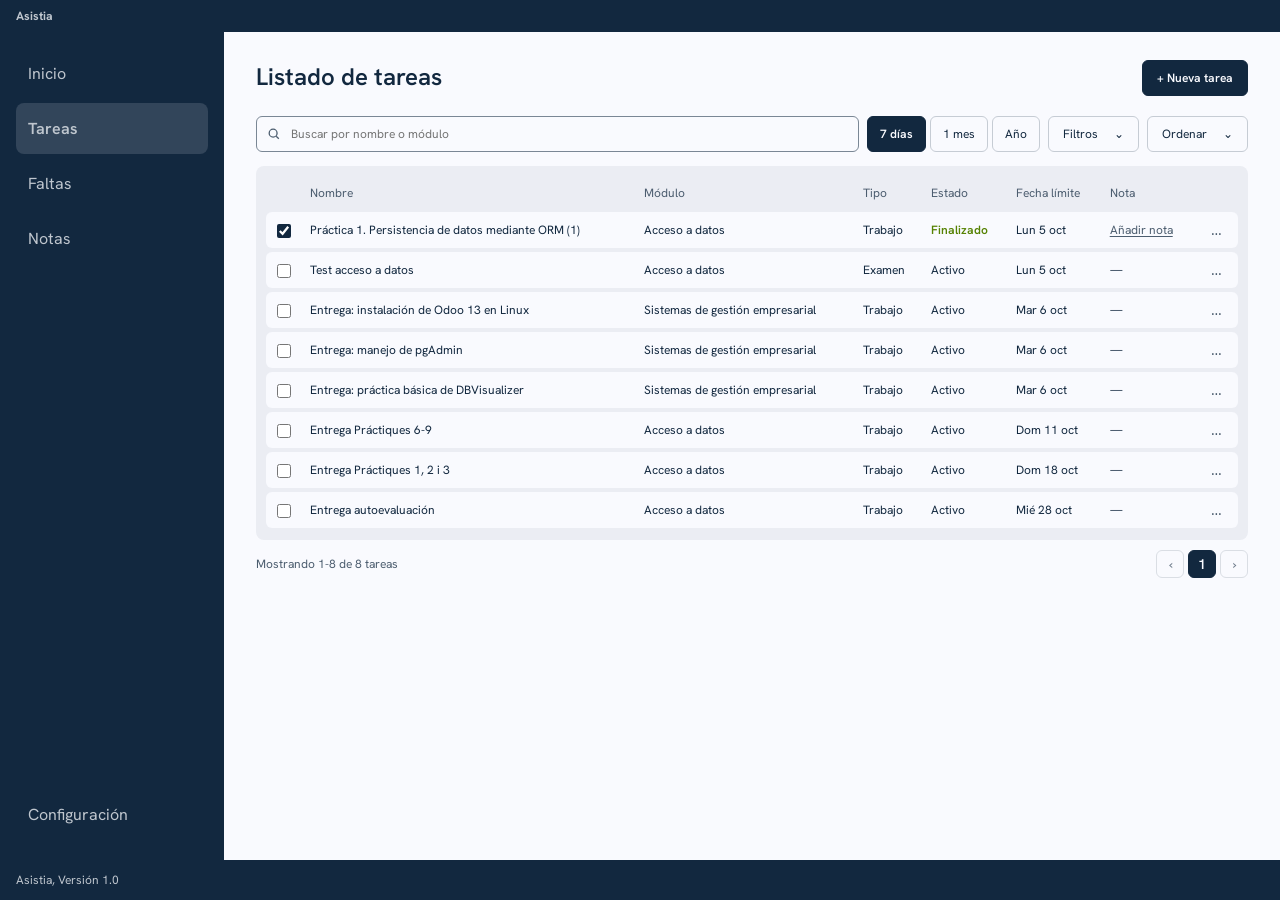
==== pages/tareas.html @ b6c76d77 "feat: creacion segunda pagina tareas y su estilo" ====
<!doctype html>
<html lang="es">
    <head>
        <meta charset="UTF-8" />
        <meta name="viewport" content="width=device-width, initial-scale=1.0" />
        <meta name="description" content="Consulta y organiza tus tareas y exámenes en Asistia." />
        <title>Listado de tareas | Asistia</title>
        <link rel="preconnect" href="https://fonts.googleapis.com" />
        <link rel="preconnect" href="https://fonts.gstatic.com" crossorigin />
        <link
            href="https://fonts.googleapis.com/css2?family=Hanken+Grotesk:ital,wght@0,100..900;1,100..900&display=swap"
            rel="stylesheet"
        />
        <link rel="stylesheet" href="../css/styles.css" />
        <link rel="stylesheet" href="../css/pages/tareas.css" />
    </head>

    <body class="vista-tareas">
        <!-- Cabecera común de la aplicación -->
        <header class="cabecera">
            <h1>Asistia</h1>
            <p>Agenda, faltas y notas de tu curso en un solo sitio.</p>
        </header>

        <!-- Navegación compartida; aria-current señala la página abierta -->
        <aside class="menu">
            <nav aria-label="Navegación principal">
                <h2>Menú</h2>
                <ul>
                    <li><a href="../index.html">Inicio</a></li>
                    <li><a href="tareas.html" aria-current="page">Tareas</a></li>
                    <li><a href="#faltas">Faltas</a></li>
                    <li><a href="#notas">Notas</a></li>
                    <li><a href="#configuracion">Configuración</a></li>
                </ul>
            </nav>
        </aside>

        <!-- Controles y tabla del listado; sus acciones se conectarán más adelante -->
        <main class="contenido contenido--tareas">
            <section class="listado-tareas" aria-labelledby="titulo-tareas">
                <header class="tareas-cabecera">
                    <div>
                        <h2 id="titulo-tareas">Listado de tareas</h2>
                        <p>Consulta, añade y modifica cualquier tarea</p>
                    </div>
                    <button class="boton boton--principal" type="button">+ Nueva tarea</button>
                </header>

                <form class="tareas-herramientas" role="search">
                    <label class="busqueda-tareas">
                        <span class="texto-oculto">Buscar por nombre o módulo</span>
                        <svg aria-hidden="true" viewBox="0 0 16 16" focusable="false">
                            <circle cx="7" cy="7" r="4.5"></circle>
                            <path d="m10.5 10.5 3 3"></path>
                        </svg>
                        <input type="search" placeholder="Buscar por nombre o módulo" />
                    </label>

                    <div class="periodos-tareas" role="group" aria-label="Periodo">
                        <button class="boton-periodo activo" type="button" aria-pressed="true">7 días</button>
                        <button class="boton-periodo" type="button" aria-pressed="false">1 mes</button>
                        <button class="boton-periodo" type="button" aria-pressed="false">Año</button>
                    </div>

                    <button class="boton boton--secundario" type="button">
                        Filtros <span aria-hidden="true">⌄</span>
                    </button>
                    <button class="boton boton--secundario" type="button">
                        Ordenar <span aria-hidden="true">⌄</span>
                    </button>
                </form>

                <!-- La tabla mantiene juntas las tareas, su estado y sus fechas -->
                <div class="tabla-tareas-contenedor">
                    <table class="tabla-tareas">
                        <thead>
                            <tr>
                                <th class="columna-seleccion"><span class="texto-oculto">Completada</span></th>
                                <th scope="col">Nombre</th>
                                <th scope="col">Módulo</th>
                                <th scope="col">Tipo</th>
                                <th scope="col">Estado</th>
                                <th scope="col">Fecha límite</th>
                                <th scope="col">Nota</th>
                                <th class="columna-acciones"><span class="texto-oculto">Acciones</span></th>
                            </tr>
                        </thead>
                        <tbody>
                            <tr>
                                <td class="celda-seleccion">
                                    <input
                                        type="checkbox"
                                        checked
                                        aria-label="Marcar práctica 1 como pendiente"
                                    />
                                </td>
                                <td>Práctica 1. Persistencia de datos mediante ORM (1)</td>
                                <td>Acceso a datos</td>
                                <td>Trabajo</td>
                                <td><span class="estado estado--finalizado">Finalizado</span></td>
                                <td><time datetime="2026-10-05">Lun 5 oct</time></td>
                                <td><button class="accion-nota" type="button">Añadir nota</button></td>
                                <td>
                                    <button
                                        class="boton-acciones"
                                        type="button"
                                        aria-label="Más acciones para Práctica 1"
                                    >
                                        …
                                    </button>
                                </td>
                            </tr>
                            <tr>
                                <td class="celda-seleccion">
                                    <input
                                        type="checkbox"
                                        aria-label="Marcar como completada: Test acceso a datos"
                                    />
                                </td>
                                <td>Test acceso a datos</td>
                                <td>Acceso a datos</td>
                                <td>Examen</td>
                                <td><span class="estado">Activo</span></td>
                                <td><time datetime="2026-10-05">Lun 5 oct</time></td>
                                <td>—</td>
                                <td>
                                    <button
                                        class="boton-acciones"
                                        type="button"
                                        aria-label="Más acciones para Test acceso a datos"
                                    >
                                        …
                                    </button>
                                </td>
                            </tr>
                            <tr>
                                <td class="celda-seleccion">
                                    <input
                                        type="checkbox"
                                        aria-label="Marcar como completada: Entrega instalación de Odoo 13 en Linux"
                                    />
                                </td>
                                <td>Entrega: instalación de Odoo 13 en Linux</td>
                                <td>Sistemas de gestión empresarial</td>
                                <td>Trabajo</td>
                                <td><span class="estado">Activo</span></td>
                                <td><time datetime="2026-10-06">Mar 6 oct</time></td>
                                <td>—</td>
                                <td>
                                    <button
                                        class="boton-acciones"
                                        type="button"
                                        aria-label="Más acciones para instalación de Odoo"
                                    >
                                        …
                                    </button>
                                </td>
                            </tr>
                            <tr>
                                <td class="celda-seleccion">
                                    <input
                                        type="checkbox"
                                        aria-label="Marcar como completada: Entrega manejo de pgAdmin"
                                    />
                                </td>
                                <td>Entrega: manejo de pgAdmin</td>
                                <td>Sistemas de gestión empresarial</td>
                                <td>Trabajo</td>
                                <td><span class="estado">Activo</span></td>
                                <td><time datetime="2026-10-06">Mar 6 oct</time></td>
                                <td>—</td>
                                <td>
                                    <button
                                        class="boton-acciones"
                                        type="button"
                                        aria-label="Más acciones para manejo de pgAdmin"
                                    >
                                        …
                                    </button>
                                </td>
                            </tr>
                            <tr>
                                <td class="celda-seleccion">
                                    <input
                                        type="checkbox"
                                        aria-label="Marcar como completada: Entrega práctica básica de DBVisualizer"
                                    />
                                </td>
                                <td>Entrega: práctica básica de DBVisualizer</td>
                                <td>Sistemas de gestión empresarial</td>
                                <td>Trabajo</td>
                                <td><span class="estado">Activo</span></td>
                                <td><time datetime="2026-10-06">Mar 6 oct</time></td>
                                <td>—</td>
                                <td>
                                    <button
                                        class="boton-acciones"
                                        type="button"
                                        aria-label="Más acciones para práctica de DBVisualizer"
                                    >
                                        …
                                    </button>
                                </td>
                            </tr>
                            <tr>
                                <td class="celda-seleccion">
                                    <input
                                        type="checkbox"
                                        aria-label="Marcar entrega Práctiques 6-9 como completada"
                                    />
                                </td>
                                <td>Entrega Práctiques 6-9</td>
                                <td>Acceso a datos</td>
                                <td>Trabajo</td>
                                <td><span class="estado">Activo</span></td>
                                <td><time datetime="2026-10-11">Dom 11 oct</time></td>
                                <td>—</td>
                                <td>
                                    <button
                                        class="boton-acciones"
                                        type="button"
                                        aria-label="Más acciones para Práctiques 6-9"
                                    >
                                        …
                                    </button>
                                </td>
                            </tr>
                            <tr>
                                <td class="celda-seleccion">
                                    <input
                                        type="checkbox"
                                        aria-label="Marcar entrega Práctiques 1, 2 i 3 como completada"
                                    />
                                </td>
                                <td>Entrega Práctiques 1, 2 i 3</td>
                                <td>Acceso a datos</td>
                                <td>Trabajo</td>
                                <td><span class="estado">Activo</span></td>
                                <td><time datetime="2026-10-18">Dom 18 oct</time></td>
                                <td>—</td>
                                <td>
                                    <button
                                        class="boton-acciones"
                                        type="button"
                                        aria-label="Más acciones para Práctiques 1, 2 i 3"
                                    >
                                        …
                                    </button>
                                </td>
                            </tr>
                            <tr>
                                <td class="celda-seleccion">
                                    <input
                                        type="checkbox"
                                        aria-label="Marcar entrega autoevaluación como completada"
                                    />
                                </td>
                                <td>Entrega autoevaluación</td>
                                <td>Acceso a datos</td>
                                <td>Trabajo</td>
                                <td><span class="estado">Activo</span></td>
                                <td><time datetime="2026-10-28">Mié 28 oct</time></td>
                                <td>—</td>
                                <td>
                                    <button
                                        class="boton-acciones"
                                        type="button"
                                        aria-label="Más acciones para autoevaluación"
                                    >
                                        …
                                    </button>
                                </td>
                            </tr>
                        </tbody>
                    </table>
                </div>

                <footer class="tareas-pie">
                    <p>Mostrando 1-8 de 8 tareas</p>
                    <nav class="paginacion" aria-label="Paginación del listado">
                        <button class="boton-pagina" type="button" aria-label="Página anterior" disabled>‹</button>
                        <span aria-current="page">1</span>
                        <button class="boton-pagina" type="button" aria-label="Página siguiente" disabled>›</button>
                    </nav>
                </footer>
            </section>
        </main>

        <footer class="pie">
            <p>Asistia, Versión 1.0</p>
        </footer>
    </body>
</html>
---- css/styles.css ----
:root {
    /*barra lateral, botones, texto y elementos seleccionados*/
    --principal: #12283f;
    /*Fondo general, campos y filas*/
    --general: #f9fafe;
    /*Faltas, errores y avisos*/
    --faltas: #c33148;
    /* tareas finalizadas y confirmaciones*/
    --exito: #568203;
    --texto-secundario: #4c5d6f;
    --bordes-campos: #7a8795;
    --separadores: #c6ccd4;
    --celdas-horario: #dde1e7;
    --tarjetas: #ebedf3;
    --menu-activo: #32455a;
    --texto-sobre-azul: #bfc6ce;
    --fondo-exito: #e2e9db;
    --menu-hover: #32455a;

    --fuente: "Hanken Grotesk", sans-serif;

    --peso-regular: 400;
    --peso-semibold: 600;

    --tam-titulo-pagina: 24px;
    --tam-titulo-bloque: 18px;
    --tam-cifra: 40px;
    --tam-16: 16px;
    --tam-14: 14px;
    --tam-12: 12px;
}

nav h2,
#dashboard > h2,
#dashboard > p,
#resumen > h3,
.proxTareas thead,
header p {
    position: absolute;
    width: 1px;
    height: 1px;
    overflow: hidden;
    clip-path: inset(50%);
    white-space: nowrap;
}

* {
    box-sizing: border-box;
}

body {
    font-family: "Hanken Grotesk", sans-serif;
    min-height: 100vh;
    margin: 0;
    grid-template-rows: auto 1fr auto;
    display: grid;
    grid-template-columns: 224px 1fr;
    grid-template-areas:
        "cabecera cabecera"
        "menu contenido"
        "pie pie";
}
h3 {
    font-size: var(--tam-titulo-bloque);
    font-weight: var(--peso-semibold);
    color: var(--principal);
}

.cabecera {
    grid-area: cabecera;
    background-color: var(--principal);
    h1 {
        font-size: var(--tam-12);
        color: var(--texto-sobre-azul);
        margin-left: 16px;
    }
}
.menu {
    grid-area: menu;
    width: 224px;
    padding: 16px;
    background-color: var(--principal);
    box-sizing: border-box;
}

.menu nav,
.menu ul {
    height: 100%;
}

.menu ul {
    display: flex;
    flex-direction: column;
    margin: 0;
    padding: 0;
    list-style: none;
}

.menu li:last-child {
    margin-top: auto;
}

.menu a {
    margin-bottom: 4px;
    display: block;
    padding: 15px 12px;
    border-radius: 8px;
    color: var(--texto-sobre-azul);
    font-size: var(--tam-16);
    font-weight: var(--peso-regular);
    text-decoration: none;
    box-sizing: border-box;
}

.menu a:hover {
    background-color: var(--menu-hover);
}

.menu a[aria-current="page"] {
    background-color: var(--menu-activo);
    font-weight: var(--peso-semibold);
}

.menu a:focus-visible {
    outline: 2px solid var(--texto-sobre-azul);
    outline-offset: 2px;
}

.contenido {
    grid-area: contenido;
    margin-left: 32px;
    margin-top: 32px;
}

.proxTareas {
    width: 752px;
    height: 176px;
    background-color: var(--tarjetas);
    border-radius: 8px;
    padding: 16px;
    box-sizing: border-box;
    overflow: hidden; /* Por si acaso se pasa algo, corta el sobrante limpiamente */
}

.proxTareas div {
    display: flex;
    justify-content: space-between;
    align-items: center;
    margin-bottom: 4px;
}

.proxTareas div h3 {
    margin: 0;
    font-size: var(--tam-16, 16px);
}

.proxTareas div a {
    text-decoration: none;
    font-size: var(--tam-14);
    color: var(--texto-secundario);
}

.proxTareas table {
    border-collapse: separate;
    border-spacing: 0 4px;
    width: 100%;
}

.proxTareas td {
    background-color: var(--general);
    padding: 6px 12px; /* Reducido ligeramente para que entren las 3 filas holgadas */
    font-size: var(--tam-14);
    font-weight: var(--peso-regular);
    color: var(--principal);
}

.proxTareas td:first-child {
    border-radius: 8px 0 0 8px;
}

.proxTareas td:last-child {
    border-radius: 0 8px 8px 0;
}

.proxTareas td:nth-child(3) {
    color: var(--texto-secundario);
}

.proxTareas input[type="checkbox"] {
    accent-color: var(--principal);
    width: 16px;
    height: 16px;
    cursor: pointer;
}

.tarFaltas {
    width: 176px;
    height: 176px;
    margin: 0 24px;
    background-color: var(--tarjetas);
    border-radius: 8px;
    display: flex;
    flex-direction: column;
    align-items: center;
    box-sizing: border-box;
    padding: 16px;
}

.tarFaltas h4 {
    margin: 0 0 8px 0;
    color: var(--texto-secundario);
    font-size: var(--tam-14);
}

.tarFaltas .digito {
    margin: auto 0;
    font-size: var(--tam-cifra);
    color: var(--principal);
}

.tarFaltas .limite {
    margin: 0;
    color: var(--texto-secundario);
    font-size: var(--tam-12, 12px);
}

.pie {
    grid-area: pie;
    background-color: var(--principal);
    p {
        font-size: var(--tam-12);
        color: var(--texto-sobre-azul);
        margin-left: 16px;
    }
}

#resumen {
    display: grid;
    grid-template-columns: 2fr 1fr 1fr;
}
---- css/pages/tareas.css ----
/* Estilos exclusivos del listado de tareas; el sistema visual se reutiliza desde styles.css. */
.contenido--tareas {
    min-width: 0;
    margin: 0;
    padding: 28px 32px;
    background-color: var(--general);
}

.listado-tareas {
    width: 100%;
    max-width: 1100px;
    margin: 0 auto;
}

.tareas-cabecera,
.tareas-herramientas,
.tareas-pie,
.periodos-tareas,
.paginacion {
    display: flex;
    align-items: center;
}

.tareas-cabecera {
    justify-content: space-between;
    gap: 20px;
    margin-bottom: 20px;
}

.tareas-cabecera h2 {
    margin: 0 0 4px;
    color: var(--principal);
    font-size: var(--tam-titulo-pagina);
    font-weight: var(--peso-semibold);
}

.tareas-cabecera p {
    display: block;
    margin: 0;
    color: var(--texto-secundario);
    font-size: var(--tam-12);
}

.boton {
    min-height: 36px;
    padding: 0 14px;
    border: 1px solid var(--separadores);
    border-radius: 6px;
    color: var(--principal);
    font: inherit;
    font-size: var(--tam-12);
    white-space: nowrap;
    cursor: pointer;
}

.boton--principal {
    border-color: var(--principal);
    background-color: var(--principal);
    color: var(--general);
    font-weight: var(--peso-semibold);
}

.boton--principal:hover {
    background-color: var(--menu-activo);
}

.boton--secundario {
    display: inline-flex;
    align-items: center;
    justify-content: space-between;
    gap: 16px;
    background-color: var(--general);
}

.boton--secundario:hover,
.boton-pagina:not(:disabled):hover {
    background-color: var(--tarjetas);
}

.tareas-herramientas {
    gap: 8px;
    margin-bottom: 14px;
}

.busqueda-tareas {
    display: flex;
    flex: 1 1 260px;
    align-items: center;
    gap: 8px;
    min-width: 180px;
    height: 36px;
    padding: 0 10px;
    border: 1px solid var(--bordes-campos);
    border-radius: 6px;
    background-color: var(--general);
    color: var(--texto-secundario);
}

.busqueda-tareas svg {
    width: 14px;
    height: 14px;
    flex: 0 0 auto;
    fill: none;
    stroke: currentColor;
    stroke-width: 1.5;
}

.busqueda-tareas input {
    width: 100%;
    min-width: 0;
    border: 0;
    outline: 0;
    background: transparent;
    color: var(--principal);
    font: inherit;
    font-size: var(--tam-12);
}

.busqueda-tareas:focus-within {
    outline: 2px solid var(--principal);
    outline-offset: 1px;
}

.periodos-tareas {
    gap: 4px;
}

.boton-periodo {
    min-height: 36px;
    padding: 0 12px;
    border: 1px solid var(--separadores);
    border-radius: 6px;
    background-color: var(--general);
    color: var(--principal);
    font: inherit;
    font-size: var(--tam-12);
    white-space: nowrap;
    cursor: pointer;
}

.boton-periodo:hover {
    background-color: var(--tarjetas);
}

.boton-periodo.activo {
    border-color: var(--principal);
    background-color: var(--principal);
    color: var(--general);
    font-weight: var(--peso-semibold);
}

.tabla-tareas-contenedor {
    overflow-x: auto;
    padding: 8px 10px;
    border-radius: 8px;
    background-color: var(--tarjetas);
}

.tabla-tareas {
    width: 100%;
    min-width: 820px;
    border-collapse: separate;
    border-spacing: 0 4px;
    color: var(--principal);
    font-size: var(--tam-12);
    text-align: left;
}

.tabla-tareas th {
    padding: 7px 8px;
    color: var(--texto-secundario);
    font-size: var(--tam-12);
    font-weight: var(--peso-regular);
    white-space: nowrap;
}

.tabla-tareas td {
    height: 32px;
    padding: 5px 8px;
    background-color: var(--general);
    vertical-align: middle;
}

.tabla-tareas tbody tr td:first-child {
    border-radius: 6px 0 0 6px;
}

.tabla-tareas tbody tr td:last-child {
    border-radius: 0 6px 6px 0;
}

.tabla-tareas .columna-seleccion,
.tabla-tareas .celda-seleccion {
    width: 36px;
    text-align: center;
}

.tabla-tareas .columna-acciones {
    width: 36px;
}

.tabla-tareas input[type="checkbox"] {
    width: 14px;
    height: 14px;
    margin: 0;
    accent-color: var(--principal);
    vertical-align: middle;
    cursor: pointer;
}

.accion-nota {
    padding: 0;
    border: 0;
    background: transparent;
    color: var(--texto-secundario);
    font: inherit;
    text-decoration: underline;
    text-underline-offset: 2px;
    cursor: pointer;
}

.estado {
    color: var(--principal);
}

.estado--finalizado {
    color: var(--exito);
    font-weight: var(--peso-semibold);
}

.boton-acciones {
    width: 28px;
    height: 26px;
    border: 0;
    border-radius: 4px;
    background: transparent;
    color: var(--texto-secundario);
    font: inherit;
    font-size: var(--tam-16);
    line-height: 1;
    cursor: pointer;
}

.boton-acciones:hover {
    background-color: var(--tarjetas);
}

.tareas-pie {
    justify-content: space-between;
    gap: 16px;
    margin-top: 10px;
}

.tareas-pie p {
    margin: 0;
    color: var(--texto-secundario);
    font-size: var(--tam-12);
}

.paginacion {
    gap: 4px;
}

.boton-pagina,
.paginacion span {
    display: inline-flex;
    width: 28px;
    height: 28px;
    align-items: center;
    justify-content: center;
    border: 1px solid var(--separadores);
    border-radius: 6px;
    background-color: var(--general);
    color: var(--principal);
    font: inherit;
    font-size: var(--tam-14);
}

.boton-pagina {
    cursor: pointer;
}

.boton-pagina:disabled {
    cursor: default;
    opacity: 0.6;
}

.paginacion span[aria-current="page"] {
    border-color: var(--principal);
    background-color: var(--principal);
    color: var(--general);
    font-weight: var(--peso-semibold);
}

.texto-oculto {
    position: absolute;
    width: 1px;
    height: 1px;
    overflow: hidden;
    clip-path: inset(50%);
    white-space: nowrap;
}

@media (max-width: 900px) {
    .contenido--tareas {
        padding: 24px 20px;
    }

    .tareas-herramientas {
        flex-wrap: wrap;
    }

    .busqueda-tareas {
        flex-basis: 100%;
    }
}

@media (max-width: 600px) {
    body.vista-tareas {
        grid-template-columns: minmax(0, 1fr);
        grid-template-rows: auto auto 1fr auto;
        grid-template-areas:
            "cabecera"
            "menu"
            "contenido"
            "pie";
    }

    .vista-tareas .menu {
        width: auto;
        padding: 8px 12px;
    }

    .vista-tareas .menu ul {
        flex-direction: row;
        flex-wrap: wrap;
        gap: 4px;
    }

    .vista-tareas .menu li:last-child {
        margin-top: 0;
    }

    .vista-tareas .menu a {
        margin: 0;
        padding: 10px;
        font-size: var(--tam-12);
    }

    .contenido--tareas {
        padding: 24px 14px;
    }

    .tareas-cabecera {
        align-items: flex-start;
    }

    .tareas-cabecera h2 {
        font-size: var(--tam-titulo-bloque);
    }

    .tareas-cabecera .boton {
        padding: 0 10px;
    }
}
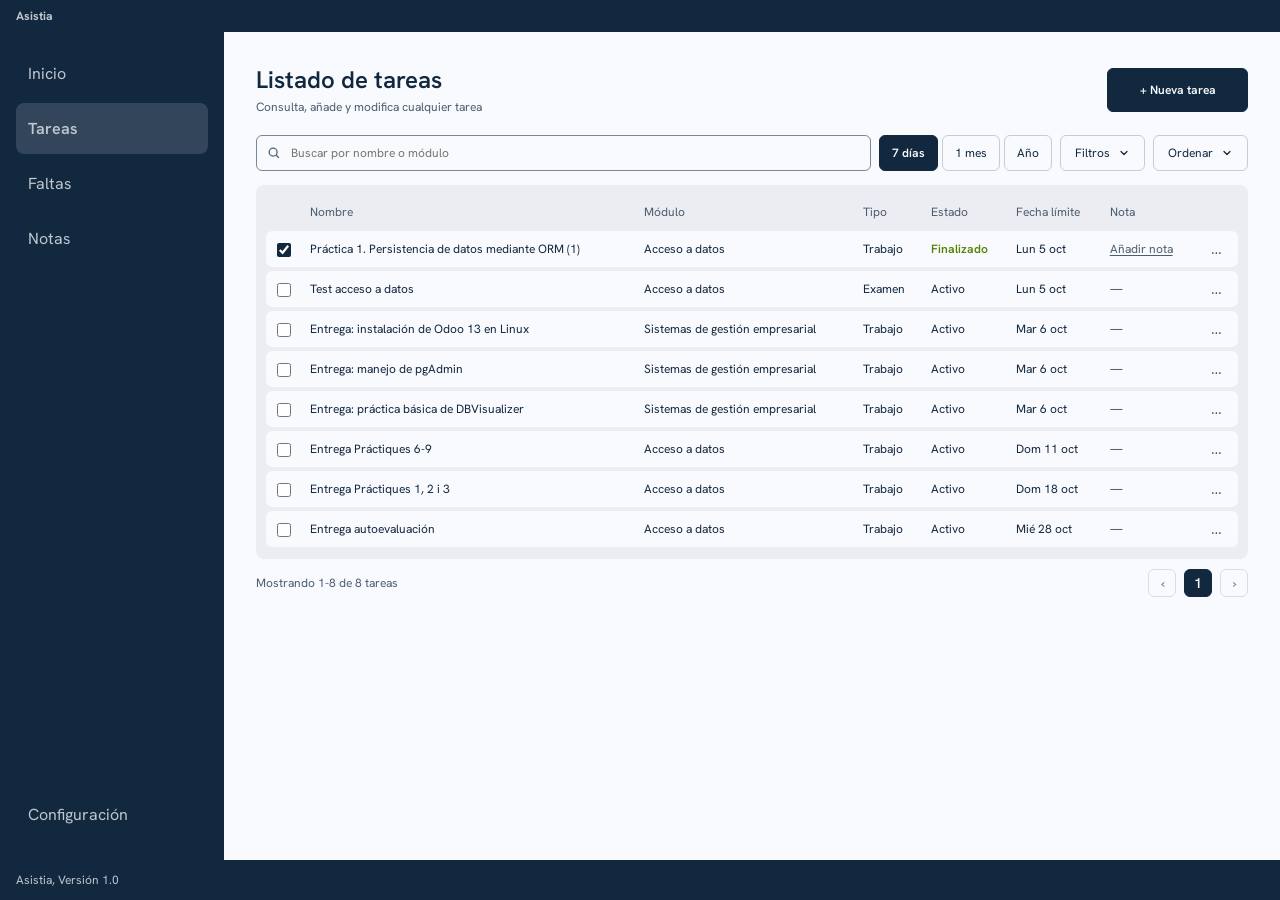
==== commit 06c7324a: "feat: pagina de tareas con diseño terminado a la espera de funcionalidad" ====
--- a/pages/tareas.html
+++ b/pages/tareas.html
@@ -44,7 +44,23 @@
                         <h2 id="titulo-tareas">Listado de tareas</h2>
                         <p>Consulta, añade y modifica cualquier tarea</p>
                     </div>
-                    <button class="boton boton--principal" type="button">+ Nueva tarea</button>
+                    <div class="tareas-acciones">
+                        <button
+                            class="boton boton--secundario boton--restablecer"
+                            type="button"
+                            data-clear-controls
+                            data-label-filters="Borrar filtros"
+                            data-label-sort="Restablecer orden"
+                            data-label-both="Borrar filtros y orden"
+                            aria-label="Borrar filtros y orden"
+                            hidden
+                        >
+                            Borrar filtros y orden
+                        </button>
+                        <button class="boton boton--principal" type="button" data-open-task-dialog>
+                            + Nueva tarea
+                        </button>
+                    </div>
                 </header>
 
                 <form class="tareas-herramientas" role="search">
@@ -63,12 +79,47 @@
                         <button class="boton-periodo" type="button" aria-pressed="false">Año</button>
                     </div>
 
-                    <button class="boton boton--secundario" type="button">
-                        Filtros <span aria-hidden="true">⌄</span>
-                    </button>
-                    <button class="boton boton--secundario" type="button">
-                        Ordenar <span aria-hidden="true">⌄</span>
-                    </button>
+                    <details class="desplegable-tareas">
+                        <summary class="boton boton--secundario">
+                            <span>Filtros</span>
+                            <svg aria-hidden="true" viewBox="0 0 12 12" focusable="false">
+                                <path d="m3 4.5 3 3 3-3"></path>
+                            </svg>
+                        </summary>
+                        <div class="panel-desplegable panel-filtros">
+                            <fieldset>
+                                <legend>Tipo de tarea</legend>
+                                <label><input type="checkbox" name="tipo" value="trabajo" /> Trabajo</label>
+                                <label><input type="checkbox" name="tipo" value="examen" /> Examen</label>
+                            </fieldset>
+                            <fieldset>
+                                <legend>Estado</legend>
+                                <label><input type="checkbox" name="estado" value="activo" /> Activo</label>
+                                <label><input type="checkbox" name="estado" value="finalizado" /> Finalizado</label>
+                            </fieldset>
+                        </div>
+                    </details>
+                    <details class="desplegable-tareas">
+                        <summary class="boton boton--secundario">
+                            <span>Ordenar</span>
+                            <svg aria-hidden="true" viewBox="0 0 12 12" focusable="false">
+                                <path d="m3 4.5 3 3 3-3"></path>
+                            </svg>
+                        </summary>
+                        <div class="panel-desplegable panel-ordenar">
+                            <fieldset>
+                                <legend>Ordenar por</legend>
+                                <label><input type="radio" name="orden" value="fecha" checked /> Fecha límite</label>
+                                <label><input type="radio" name="orden" value="nombre" /> Nombre</label>
+                                <label><input type="radio" name="orden" value="modulo" /> Módulo</label>
+                            </fieldset>
+                            <fieldset>
+                                <legend>Dirección</legend>
+                                <label><input type="radio" name="direccion" value="ascendente" checked /> Ascendente</label>
+                                <label><input type="radio" name="direccion" value="descendente" /> Descendente</label>
+                            </fieldset>
+                        </div>
+                    </details>
                 </form>
 
                 <!-- La tabla mantiene juntas las tareas, su estado y sus fechas -->
@@ -101,14 +152,14 @@
                                 <td><span class="estado estado--finalizado">Finalizado</span></td>
                                 <td><time datetime="2026-10-05">Lun 5 oct</time></td>
                                 <td><button class="accion-nota" type="button">Añadir nota</button></td>
-                                <td>
-                                    <button
-                                        class="boton-acciones"
-                                        type="button"
-                                        aria-label="Más acciones para Práctica 1"
-                                    >
-                                        …
-                                    </button>
+                                <td class="celda-acciones">
+                                    <details class="menu-acciones" name="acciones-tarea">
+                                        <summary class="boton-acciones" aria-label="Acciones para Práctica 1">…</summary>
+                                        <div class="opciones-acciones">
+                                            <button type="button">Editar</button>
+                                            <button class="accion-borrar" type="button">Borrar</button>
+                                        </div>
+                                    </details>
                                 </td>
                             </tr>
                             <tr>
@@ -124,14 +175,16 @@
                                 <td><span class="estado">Activo</span></td>
                                 <td><time datetime="2026-10-05">Lun 5 oct</time></td>
                                 <td>—</td>
-                                <td>
-                                    <button
-                                        class="boton-acciones"
-                                        type="button"
-                                        aria-label="Más acciones para Test acceso a datos"
-                                    >
-                                        …
-                                    </button>
+                                <td class="celda-acciones">
+                                    <details class="menu-acciones" name="acciones-tarea">
+                                        <summary class="boton-acciones" aria-label="Acciones para Test acceso a datos">
+                                            …
+                                        </summary>
+                                        <div class="opciones-acciones">
+                                            <button type="button">Editar</button>
+                                            <button class="accion-borrar" type="button">Borrar</button>
+                                        </div>
+                                    </details>
                                 </td>
                             </tr>
                             <tr>
@@ -147,14 +200,16 @@
                                 <td><span class="estado">Activo</span></td>
                                 <td><time datetime="2026-10-06">Mar 6 oct</time></td>
                                 <td>—</td>
-                                <td>
-                                    <button
-                                        class="boton-acciones"
-                                        type="button"
-                                        aria-label="Más acciones para instalación de Odoo"
-                                    >
-                                        …
-                                    </button>
+                                <td class="celda-acciones">
+                                    <details class="menu-acciones" name="acciones-tarea">
+                                        <summary class="boton-acciones" aria-label="Acciones para instalación de Odoo">
+                                            …
+                                        </summary>
+                                        <div class="opciones-acciones">
+                                            <button type="button">Editar</button>
+                                            <button class="accion-borrar" type="button">Borrar</button>
+                                        </div>
+                                    </details>
                                 </td>
                             </tr>
                             <tr>
@@ -170,14 +225,16 @@
                                 <td><span class="estado">Activo</span></td>
                                 <td><time datetime="2026-10-06">Mar 6 oct</time></td>
                                 <td>—</td>
-                                <td>
-                                    <button
-                                        class="boton-acciones"
-                                        type="button"
-                                        aria-label="Más acciones para manejo de pgAdmin"
-                                    >
-                                        …
-                                    </button>
+                                <td class="celda-acciones">
+                                    <details class="menu-acciones" name="acciones-tarea">
+                                        <summary class="boton-acciones" aria-label="Acciones para manejo de pgAdmin">
+                                            …
+                                        </summary>
+                                        <div class="opciones-acciones">
+                                            <button type="button">Editar</button>
+                                            <button class="accion-borrar" type="button">Borrar</button>
+                                        </div>
+                                    </details>
                                 </td>
                             </tr>
                             <tr>
@@ -193,14 +250,19 @@
                                 <td><span class="estado">Activo</span></td>
                                 <td><time datetime="2026-10-06">Mar 6 oct</time></td>
                                 <td>—</td>
-                                <td>
-                                    <button
-                                        class="boton-acciones"
-                                        type="button"
-                                        aria-label="Más acciones para práctica de DBVisualizer"
-                                    >
-                                        …
-                                    </button>
+                                <td class="celda-acciones">
+                                    <details class="menu-acciones" name="acciones-tarea">
+                                        <summary
+                                            class="boton-acciones"
+                                            aria-label="Acciones para práctica de DBVisualizer"
+                                        >
+                                            …
+                                        </summary>
+                                        <div class="opciones-acciones">
+                                            <button type="button">Editar</button>
+                                            <button class="accion-borrar" type="button">Borrar</button>
+                                        </div>
+                                    </details>
                                 </td>
                             </tr>
                             <tr>
@@ -216,14 +278,14 @@
                                 <td><span class="estado">Activo</span></td>
                                 <td><time datetime="2026-10-11">Dom 11 oct</time></td>
                                 <td>—</td>
-                                <td>
-                                    <button
-                                        class="boton-acciones"
-                                        type="button"
-                                        aria-label="Más acciones para Práctiques 6-9"
-                                    >
-                                        …
-                                    </button>
+                                <td class="celda-acciones">
+                                    <details class="menu-acciones" name="acciones-tarea">
+                                        <summary class="boton-acciones" aria-label="Acciones para Práctiques 6-9">…</summary>
+                                        <div class="opciones-acciones">
+                                            <button type="button">Editar</button>
+                                            <button class="accion-borrar" type="button">Borrar</button>
+                                        </div>
+                                    </details>
                                 </td>
                             </tr>
                             <tr>
@@ -239,14 +301,19 @@
                                 <td><span class="estado">Activo</span></td>
                                 <td><time datetime="2026-10-18">Dom 18 oct</time></td>
                                 <td>—</td>
-                                <td>
-                                    <button
-                                        class="boton-acciones"
-                                        type="button"
-                                        aria-label="Más acciones para Práctiques 1, 2 i 3"
-                                    >
-                                        …
-                                    </button>
+                                <td class="celda-acciones">
+                                    <details class="menu-acciones" name="acciones-tarea">
+                                        <summary
+                                            class="boton-acciones"
+                                            aria-label="Acciones para Práctiques 1, 2 i 3"
+                                        >
+                                            …
+                                        </summary>
+                                        <div class="opciones-acciones">
+                                            <button type="button">Editar</button>
+                                            <button class="accion-borrar" type="button">Borrar</button>
+                                        </div>
+                                    </details>
                                 </td>
                             </tr>
                             <tr>
@@ -262,14 +329,14 @@
                                 <td><span class="estado">Activo</span></td>
                                 <td><time datetime="2026-10-28">Mié 28 oct</time></td>
                                 <td>—</td>
-                                <td>
-                                    <button
-                                        class="boton-acciones"
-                                        type="button"
-                                        aria-label="Más acciones para autoevaluación"
-                                    >
-                                        …
-                                    </button>
+                                <td class="celda-acciones">
+                                    <details class="menu-acciones" name="acciones-tarea">
+                                        <summary class="boton-acciones" aria-label="Acciones para autoevaluación">…</summary>
+                                        <div class="opciones-acciones">
+                                            <button type="button">Editar</button>
+                                            <button class="accion-borrar" type="button">Borrar</button>
+                                        </div>
+                                    </details>
                                 </td>
                             </tr>
                         </tbody>
@@ -290,5 +357,88 @@
         <footer class="pie">
             <p>Asistia, Versión 1.0</p>
         </footer>
+
+        <!-- Diálogo modal para crear una tarea sin abandonar el listado -->
+        <dialog class="dialogo-tarea" aria-labelledby="titulo-dialogo-tarea" >
+            <header class="dialogo-cabecera">
+                <button class="dialogo-volver" type="button" data-close-task-dialog>
+                    <span aria-hidden="true">‹</span> Volver al listado
+                </button>
+                <h2 id="titulo-dialogo-tarea">Nueva tarea</h2>
+                <p>Completa los detalles y guarda los cambios</p>
+            </header>
+
+            <form class="formulario-tarea" data-task-form>
+                <label class="campo-tarea campo-tarea--ancho-completo">
+                    <span>Nombre</span>
+                    <input type="text" name="nombre" placeholder="Escribe el nombre de la tarea" required />
+                </label>
+
+                <fieldset class="campo-tarea campo-tipo-tarea">
+                    <legend>Tipo</legend>
+                    <div class="opciones-tipo">
+                        <label>
+                            <input type="radio" name="tipo-nueva-tarea" value="Trabajo" checked />
+                            <span>Trabajo</span>
+                        </label>
+                        <label>
+                            <input type="radio" name="tipo-nueva-tarea" value="Examen" />
+                            <span>Examen</span>
+                        </label>
+                    </div>
+                </fieldset>
+
+                <label class="campo-tarea">
+                    <span>Módulo</span>
+                    <select name="modulo" required>
+                        <option value="" selected disabled>Selecciona un módulo</option>
+                        <option>Acceso a datos</option>
+                        <option>Sistemas de gestión empresarial</option>
+                        <option>Desarrollo de interfaces</option>
+                        <option>Programación multimedia y dispositivos móviles</option>
+                        <option>Itinerario personal para la empleabilidad</option>
+                    </select>
+                </label>
+
+                <label class="campo-tarea">
+                    <span>Fecha límite</span>
+                    <input type="date" name="fecha" required />
+                </label>
+
+                <label class="tarea-evaluable campo-tarea--ancho-completo">
+                    <input type="checkbox" name="evaluable" />
+                    <span class="interruptor-evaluable" aria-hidden="true"></span>
+                    <span class="texto-evaluable">
+                        <strong>Evaluable</strong>
+                        <span>Podrás añadir una nota a esta tarea</span>
+                    </span>
+                </label>
+
+                <footer class="formulario-acciones campo-tarea--ancho-completo">
+                    <button class="boton boton--secundario" type="button" data-close-task-dialog>
+                        Cancelar
+                    </button>
+                    <button class="boton boton--principal" type="submit">Guardar cambios</button>
+                </footer>
+            </form>
+        </dialog>
+
+        <!-- Confirmación preparada para mostrarla después de guardar una tarea -->
+        <dialog class="dialogo-confirmacion" aria-labelledby="titulo-confirmacion-tarea">
+            <div class="confirmacion-icono" aria-hidden="true">
+                <svg viewBox="0 0 24 24" focusable="false">
+                    <path d="m7 12.5 3.2 3.2L17.5 8"></path>
+                </svg>
+            </div>
+            <h2 id="titulo-confirmacion-tarea">Tarea guardada</h2>
+            <p>
+                <strong data-confirmation-task-name>La tarea</strong> se ha añadido a tus tareas, con fecha límite el
+                <time data-confirmation-task-date>la fecha seleccionada</time>.
+            </p>
+            <footer class="confirmacion-acciones">
+                <button class="boton boton--principal" type="button" data-close-confirmation>Cerrar</button>
+            </footer>
+        </dialog>
+
     </body>
 </html>
--- a/css/styles.css
+++ b/css/styles.css
@@ -33,15 +33,10 @@
 nav h2,
 #dashboard > h2,
 #dashboard > p,
-#resumen > h3,
+#resumen div > h3,
 .proxTareas thead,
 header p {
-    position: absolute;
-    width: 1px;
-    height: 1px;
-    overflow: hidden;
-    clip-path: inset(50%);
-    white-space: nowrap;
+    display: none;
 }
 
 * {
@@ -60,6 +55,7 @@
         "menu contenido"
         "pie pie";
 }
+
 h3 {
     font-size: var(--tam-titulo-bloque);
     font-weight: var(--peso-semibold);
@@ -69,12 +65,14 @@
 .cabecera {
     grid-area: cabecera;
     background-color: var(--principal);
-    h1 {
-        font-size: var(--tam-12);
-        color: var(--texto-sobre-azul);
-        margin-left: 16px;
-    }
-}
+}
+
+.cabecera h1 {
+    font-size: var(--tam-12);
+    color: var(--texto-sobre-azul);
+    margin-left: 16px;
+}
+
 .menu {
     grid-area: menu;
     width: 224px;
@@ -130,6 +128,14 @@
     grid-area: contenido;
     margin-left: 32px;
     margin-top: 32px;
+    padding-right: 32px;
+}
+
+#resumen > div {
+    display: flex;
+    justify-content: space-between;
+    width: 100%;
+    margin-bottom: 32px;
 }
 
 .proxTareas {
@@ -139,7 +145,7 @@
     border-radius: 8px;
     padding: 16px;
     box-sizing: border-box;
-    overflow: hidden; /* Por si acaso se pasa algo, corta el sobrante limpiamente */
+    overflow: hidden;
 }
 
 .proxTareas div {
@@ -168,7 +174,7 @@
 
 .proxTareas td {
     background-color: var(--general);
-    padding: 6px 12px; /* Reducido ligeramente para que entren las 3 filas holgadas */
+    padding: 6px 12px;
     font-size: var(--tam-14);
     font-weight: var(--peso-regular);
     color: var(--principal);
@@ -193,48 +199,190 @@
     cursor: pointer;
 }
 
-.tarFaltas {
+.tarFaltas,
+.resumNotas {
     width: 176px;
     height: 176px;
-    margin: 0 24px;
+    margin: 0;
     background-color: var(--tarjetas);
     border-radius: 8px;
     display: flex;
     flex-direction: column;
     align-items: center;
-    box-sizing: border-box;
-    padding: 16px;
-}
-
-.tarFaltas h4 {
-    margin: 0 0 8px 0;
+    justify-content: space-between;
+    padding: 47px 0;
+    box-sizing: border-box;
+}
+
+.tarFaltas h4,
+.resumNotas h4 {
+    margin: 0;
     color: var(--texto-secundario);
     font-size: var(--tam-14);
 }
 
-.tarFaltas .digito {
-    margin: auto 0;
+.tarFaltas .digito,
+.resumNotas .digito {
+    margin: 0;
     font-size: var(--tam-cifra);
     color: var(--principal);
 }
 
-.tarFaltas .limite {
+.tarFaltas .limite,
+.resumNotas a {
+    text-decoration: none;
     margin: 0;
     color: var(--texto-secundario);
     font-size: var(--tam-12, 12px);
+}
+
+.horario {
+    width: 100%;
+    background-color: transparent;
+    padding: 0;
+    box-sizing: border-box;
+    margin-bottom: 32px;
+}
+
+.horario > h4 {
+    position: absolute;
+    width: 1px;
+    height: 1px;
+    overflow: hidden;
+    clip-path: inset(50%);
+    white-space: nowrap;
+}
+
+.horario button {
+    background-color: var(--general);
+    border: 1px solid var(--separadores);
+    border-radius: 8px;
+    width: 32px;
+    height: 32px;
+    cursor: pointer;
+    font-weight: var(--peso-semibold);
+    color: var(--principal);
+    transition: background-color 150ms ease;
+}
+
+.horario button:hover {
+    background-color: var(--celdas-horario);
+}
+
+.horario table {
+    width: 100%;
+    table-layout: fixed;
+    border-collapse: separate;
+    border-spacing: 4px 5px;
+}
+
+.horario caption {
+    text-align: left;
+    padding-bottom: 4px;
+}
+
+.horario-cabecera {
+    display: flex;
+    align-items: center;
+    gap: 8px;
+}
+
+.horario-navegacion {
+    display: flex;
+    gap: 4px;
+}
+
+.horario caption h3 {
+    font-size: var(--tam-14);
+    font-weight: var(--peso-semibold);
+    color: var(--principal);
+    margin: 0;
+}
+
+.horario .horario-hoy {
+    width: auto;
+    min-width: 40px;
+    height: 24px;
+    padding: 0 10px;
+    margin-left: auto;
+    font-size: var(--tam-12);
+}
+
+.horario th,
+.horario td {
+    padding: 6px;
+    font-size: var(--tam-12);
+    text-align: center;
+    vertical-align: middle;
+}
+
+.horario thead th {
+    background-color: transparent;
+    color: var(--texto-secundario);
+    font-weight: var(--peso-semibold);
+    height: 28px;
+}
+
+.horario thead th:first-child {
+    width: 68px;
+}
+
+.horario thead th:nth-child(2) {
+    background-color: var(--principal);
+    color: var(--texto-sobre-azul);
+    border-radius: 8px;
+}
+
+.horario tbody th {
+    background-color: transparent;
+    color: var(--texto-secundario);
+    font-weight: var(--peso-regular);
+    text-align: left;
+    padding-left: 4px;
+    width: 68px;
+    white-space: nowrap;
+}
+
+.horario tbody td {
+    background-color: var(--celdas-horario);
+    color: var(--principal);
+    font-weight: var(--peso-regular);
+    border-radius: 8px;
+    height: 38px;
+    cursor: pointer;
+    transition: background-color 150ms ease, transform 150ms ease;
+}
+
+.horario tbody td:empty {
+    background-color: transparent;
+    border: 1px dashed var(--separadores);
+}
+
+.horario tbody td:hover {
+    background-color: var(--celdas-horario);
+    transform: scale(1.04);
+    position: relative;
+    z-index: 1;
+}
+
+.horario tbody td:active {
+    background-color: var(--faltas);
+    color: var(--general);
+}
+
+.horario tbody td.falta {
+    background-color: var(--faltas);
+    color: var(--general);
+    font-weight: var(--peso-semibold);
 }
 
 .pie {
     grid-area: pie;
     background-color: var(--principal);
-    p {
-        font-size: var(--tam-12);
-        color: var(--texto-sobre-azul);
-        margin-left: 16px;
-    }
-}
-
-#resumen {
-    display: grid;
-    grid-template-columns: 2fr 1fr 1fr;
-}
+}
+
+.pie p {
+    font-size: var(--tam-12);
+    color: var(--texto-sobre-azul);
+    margin-left: 16px;
+}
--- a/css/pages/tareas.css
+++ b/css/pages/tareas.css
@@ -1,18 +1,20 @@
 /* Estilos exclusivos del listado de tareas; el sistema visual se reutiliza desde styles.css. */
 .contenido--tareas {
     min-width: 0;
-    margin: 0;
-    padding: 28px 32px;
+    min-height: 0;
+    margin: 0;
+    padding: 32px;
     background-color: var(--general);
 }
 
 .listado-tareas {
+    min-height: 100%;
     width: 100%;
-    max-width: 1100px;
-    margin: 0 auto;
+    margin: 0;
 }
 
 .tareas-cabecera,
+.tareas-acciones,
 .tareas-herramientas,
 .tareas-pie,
 .periodos-tareas,
@@ -27,6 +29,14 @@
     margin-bottom: 20px;
 }
 
+.tareas-acciones {
+    gap: 8px;
+}
+
+.boton--restablecer[hidden] {
+    display: none;
+}
+
 .tareas-cabecera h2 {
     margin: 0 0 4px;
     color: var(--principal);
@@ -58,6 +68,7 @@
     background-color: var(--principal);
     color: var(--general);
     font-weight: var(--peso-semibold);
+    padding: 13px 31.5px 13px 31.5px;
 }
 
 .boton--principal:hover {
@@ -65,16 +76,95 @@
 }
 
 .boton--secundario {
-    display: inline-flex;
+    display: flex;
     align-items: center;
-    justify-content: space-between;
-    gap: 16px;
-    background-color: var(--general);
+    justify-content: center;
+    gap: 8px;
+    list-style: none;
+    background-color: var(--general);
+}
+
+.desplegable-tareas {
+    position: relative;
+    flex: 0 0 auto;
+}
+
+.boton--secundario::-webkit-details-marker {
+    display: none;
+}
+
+.boton--secundario::marker {
+    content: "";
+}
+
+.boton--secundario svg {
+    width: 12px;
+    height: 12px;
+    fill: none;
+    stroke: currentColor;
+    stroke-linecap: round;
+    stroke-linejoin: round;
+    stroke-width: 1.25;
+    transition: transform 150ms ease;
+}
+
+.desplegable-tareas[open] .boton--secundario svg {
+    transform: rotate(180deg);
+}
+
+.panel-desplegable {
+    position: absolute;
+    z-index: 5;
+    top: calc(100% + 6px);
+    right: 0;
+    display: grid;
+    min-width: 180px;
+    gap: 12px;
+    padding: 14px;
+    border: 1px solid var(--separadores);
+    border-radius: 8px;
+    background-color: var(--general);
+    box-shadow: 0 6px 18px rgb(18 40 63 / 14%);
+}
+
+.panel-desplegable fieldset {
+    display: grid;
+    gap: 8px;
+    margin: 0;
+    padding: 0;
+    border: 0;
+}
+
+.panel-desplegable legend {
+    margin-bottom: 8px;
+    color: var(--texto-secundario);
+    font-size: var(--tam-12);
+    font-weight: var(--peso-semibold);
+}
+
+.panel-desplegable label {
+    display: flex;
+    align-items: center;
+    gap: 8px;
+    color: var(--principal);
+    font-size: var(--tam-12);
+    white-space: nowrap;
+    cursor: pointer;
+}
+
+.panel-desplegable input {
+    margin: 0;
+    accent-color: var(--principal);
 }
 
 .boton--secundario:hover,
 .boton-pagina:not(:disabled):hover {
     background-color: var(--tarjetas);
+}
+
+.boton--secundario:focus-visible {
+    outline: 2px solid var(--principal);
+    outline-offset: 2px;
 }
 
 .tareas-herramientas {
@@ -228,7 +318,24 @@
     font-weight: var(--peso-semibold);
 }
 
+.celda-acciones {
+    position: relative;
+    text-align: center;
+}
+
+.menu-acciones {
+    position: relative;
+    display: inline-block;
+}
+
+.menu-acciones[open] {
+    z-index: 20;
+}
+
 .boton-acciones {
+    display: flex;
+    align-items: center;
+    justify-content: center;
     width: 28px;
     height: 26px;
     border: 0;
@@ -238,11 +345,61 @@
     font: inherit;
     font-size: var(--tam-16);
     line-height: 1;
-    cursor: pointer;
-}
-
-.boton-acciones:hover {
+    list-style: none;
+    cursor: pointer;
+}
+
+.boton-acciones::-webkit-details-marker {
+    display: none;
+}
+
+.boton-acciones::marker {
+    content: "";
+}
+
+.boton-acciones:hover,
+.menu-acciones[open] .boton-acciones {
     background-color: var(--tarjetas);
+}
+
+.opciones-acciones {
+    position: absolute;
+    z-index: 21;
+    top: 4px;
+    right: calc(100% + 4px);
+    display: grid;
+    min-width: 120px;
+    padding: 4px;
+    border: 1px solid var(--separadores);
+    border-radius: 6px;
+    background-color: var(--general);
+    box-shadow: 0 6px 18px rgb(18 40 63 / 14%);
+}
+
+.tabla-tareas tbody tr:nth-last-child(-n + 2) .opciones-acciones {
+    top: auto;
+    bottom: 4px;
+}
+
+.opciones-acciones button {
+    padding: 8px 10px;
+    border: 0;
+    border-radius: 4px;
+    background: transparent;
+    color: var(--principal);
+    font: inherit;
+    font-size: var(--tam-12);
+    text-align: left;
+    cursor: pointer;
+}
+
+.opciones-acciones button:hover,
+.opciones-acciones button:focus-visible {
+    background-color: var(--tarjetas);
+}
+
+.opciones-acciones .accion-borrar {
+    color: var(--faltas);
 }
 
 .tareas-pie {
@@ -258,7 +415,7 @@
 }
 
 .paginacion {
-    gap: 4px;
+    gap: 8px;
 }
 
 .boton-pagina,
@@ -301,6 +458,333 @@
     white-space: nowrap;
 }
 
+.dialogo-tarea,
+.dialogo-confirmacion {
+    position: fixed;
+    inset: 0;
+    margin: auto;
+}
+
+.dialogo-tarea {
+    width: min(560px, calc(100vw - 32px));
+    max-width: none;
+    max-height: min(90vh, 720px);
+    max-height: min(90dvh, 720px);
+    padding: 24px;
+    overflow-y: auto;
+    border: 0;
+    border-radius: 10px;
+    background-color: var(--general);
+    color: var(--principal);
+    box-shadow: 0 16px 48px rgb(18 40 63 / 18%);
+}
+
+.dialogo-tarea::backdrop {
+    background-color: rgb(18 40 63 / 28%);
+    backdrop-filter: blur(4px);
+}
+
+.dialogo-cabecera {
+    margin-bottom: 20px;
+}
+
+.dialogo-volver {
+    margin: 0 0 12px;
+    padding: 0;
+    border: 0;
+    background: transparent;
+    color: var(--texto-secundario);
+    font: inherit;
+    font-size: var(--tam-12);
+    cursor: pointer;
+}
+
+.dialogo-volver span {
+    margin-right: 4px;
+    color: var(--principal);
+    font-size: var(--tam-16);
+}
+
+.dialogo-cabecera h2 {
+    margin: 0 0 4px;
+    color: var(--principal);
+    font-size: var(--tam-titulo-bloque);
+    font-weight: var(--peso-semibold);
+}
+
+.dialogo-cabecera p {
+    margin: 0;
+    color: var(--texto-secundario);
+    font-size: var(--tam-12);
+}
+
+.formulario-tarea {
+    display: grid;
+    grid-template-columns: repeat(2, minmax(0, 1fr));
+    gap: 16px 12px;
+    padding: 16px;
+    border-radius: 8px;
+    background-color: var(--tarjetas);
+}
+
+.campo-tarea {
+    display: grid;
+    min-width: 0;
+    gap: 6px;
+    color: var(--texto-secundario);
+    font-size: var(--tam-12);
+}
+
+.campo-tarea--ancho-completo {
+    grid-column: 1 / -1;
+}
+
+.campo-tarea input:not([type="checkbox"]):not([type="radio"]),
+.campo-tarea select {
+    width: 100%;
+    min-width: 0;
+    height: 36px;
+    padding: 0 10px;
+    border: 1px solid var(--bordes-campos);
+    border-radius: 6px;
+    background-color: var(--general);
+    color: var(--principal);
+    font: inherit;
+    font-size: var(--tam-12);
+}
+
+.campo-tipo-tarea {
+    margin: 0;
+    padding: 0;
+    border: 0;
+}
+
+.campo-tipo-tarea legend {
+    margin-bottom: 6px;
+    color: var(--texto-secundario);
+    font-size: var(--tam-12);
+}
+
+.opciones-tipo {
+    display: flex;
+    gap: 6px;
+}
+
+.opciones-tipo label {
+    cursor: pointer;
+}
+
+.opciones-tipo input {
+    position: absolute;
+    width: 1px;
+    height: 1px;
+    opacity: 0;
+}
+
+.opciones-tipo span {
+    display: block;
+    padding: 9px 16px;
+    border: 1px solid var(--separadores);
+    border-radius: 6px;
+    background-color: var(--general);
+    color: var(--principal);
+}
+
+.opciones-tipo input:checked + span {
+    border-color: var(--principal);
+    background-color: var(--principal);
+    color: var(--general);
+}
+
+.opciones-tipo input:focus-visible + span {
+    outline: 2px solid var(--principal);
+    outline-offset: 2px;
+}
+
+.tarea-evaluable {
+    position: relative;
+    display: flex;
+    align-items: center;
+    gap: 12px;
+    min-height: 58px;
+    padding: 10px 12px;
+    border: 1px solid var(--separadores);
+    border-radius: 8px;
+    background-color: var(--general);
+    color: var(--principal);
+    cursor: pointer;
+}
+
+.tarea-evaluable input {
+    position: absolute;
+    width: 1px;
+    height: 1px;
+    overflow: hidden;
+    clip-path: inset(50%);
+    white-space: nowrap;
+}
+
+.interruptor-evaluable {
+    position: relative;
+    flex: 0 0 36px;
+    width: 36px;
+    height: 20px;
+    border-radius: 999px;
+    background-color: var(--separadores);
+    transition: background-color 150ms ease;
+}
+
+.interruptor-evaluable::after {
+    position: absolute;
+    top: 2px;
+    left: 2px;
+    width: 16px;
+    height: 16px;
+    border-radius: 50%;
+    background-color: var(--general);
+    box-shadow: 0 1px 3px rgb(18 40 63 / 20%);
+    content: "";
+    transition: transform 150ms ease;
+}
+
+.tarea-evaluable input:checked + .interruptor-evaluable {
+    background-color: var(--principal);
+}
+
+.tarea-evaluable input:checked + .interruptor-evaluable::after {
+    transform: translateX(16px);
+}
+
+.tarea-evaluable input:focus-visible + .interruptor-evaluable {
+    outline: 2px solid var(--principal);
+    outline-offset: 3px;
+}
+
+.texto-evaluable {
+    display: grid;
+    gap: 2px;
+}
+
+.texto-evaluable strong {
+    font-size: var(--tam-12);
+    font-weight: var(--peso-semibold);
+}
+
+.texto-evaluable > span {
+    color: var(--texto-secundario);
+    font-size: var(--tam-12);
+}
+
+.formulario-acciones {
+    display: flex;
+    justify-content: flex-end;
+    gap: 8px;
+    padding-top: 4px;
+}
+
+.formulario-acciones .boton {
+    min-height: 36px;
+    padding: 0 14px;
+}
+
+.formulario-acciones .boton--secundario {
+    border-color: var(--separadores);
+}
+
+.dialogo-tarea :focus-visible {
+    outline: 2px solid var(--principal);
+    outline-offset: 2px;
+}
+
+.dialogo-confirmacion {
+    width: min(360px, calc(100vw - 32px));
+    max-width: none;
+    padding: 22px 20px 16px;
+    border: 0;
+    border-radius: 10px;
+    background-color: var(--general);
+    color: var(--principal);
+    box-shadow: 0 16px 48px rgb(18 40 63 / 18%);
+}
+
+.dialogo-confirmacion::backdrop {
+    background-color: rgb(18 40 63 / 48%);
+    backdrop-filter: blur(4px);
+}
+
+.confirmacion-icono {
+    display: grid;
+    width: 28px;
+    height: 28px;
+    margin-bottom: 10px;
+    place-items: center;
+    border-radius: 50%;
+    background-color: var(--fondo-exito);
+    color: var(--exito);
+}
+
+.confirmacion-icono svg {
+    width: 17px;
+    height: 17px;
+    fill: none;
+    stroke: currentColor;
+    stroke-linecap: round;
+    stroke-linejoin: round;
+    stroke-width: 2;
+}
+
+.confirmacion-icono path {
+    transform: translate(0.5px, 0.5px);
+}
+
+.dialogo-confirmacion h2 {
+    margin: 0 0 6px;
+    color: var(--principal);
+    font-size: var(--tam-14);
+    font-weight: var(--peso-semibold);
+}
+
+.dialogo-confirmacion p {
+    margin: 0;
+    color: var(--texto-secundario);
+    font-size: var(--tam-12);
+    line-height: 1.5;
+}
+
+.dialogo-confirmacion p strong {
+    color: var(--principal);
+    font-weight: var(--peso-semibold);
+}
+
+.confirmacion-acciones {
+    display: flex;
+    justify-content: flex-end;
+    margin-top: 16px;
+}
+
+.confirmacion-acciones .boton {
+    min-height: 32px;
+    padding: 0 16px;
+}
+
+.dialogo-confirmacion :focus-visible {
+    outline: 2px solid var(--principal);
+    outline-offset: 2px;
+}
+
+@media (min-width: 901px) and (min-height: 600px) {
+    body.vista-tareas {
+        height: 100vh;
+        height: 100dvh;
+        min-height: 0;
+        grid-template-rows: auto minmax(0, 1fr) auto;
+    }
+
+    .contenido--tareas {
+        overflow-y: auto;
+    }
+}
+
 @media (max-width: 900px) {
     .contenido--tareas {
         padding: 24px 20px;
@@ -362,4 +846,13 @@
     .tareas-cabecera .boton {
         padding: 0 10px;
     }
-}
+
+    .dialogo-tarea {
+        padding: 18px;
+    }
+
+    .formulario-tarea {
+        grid-template-columns: minmax(0, 1fr);
+        gap: 14px;
+    }
+}
